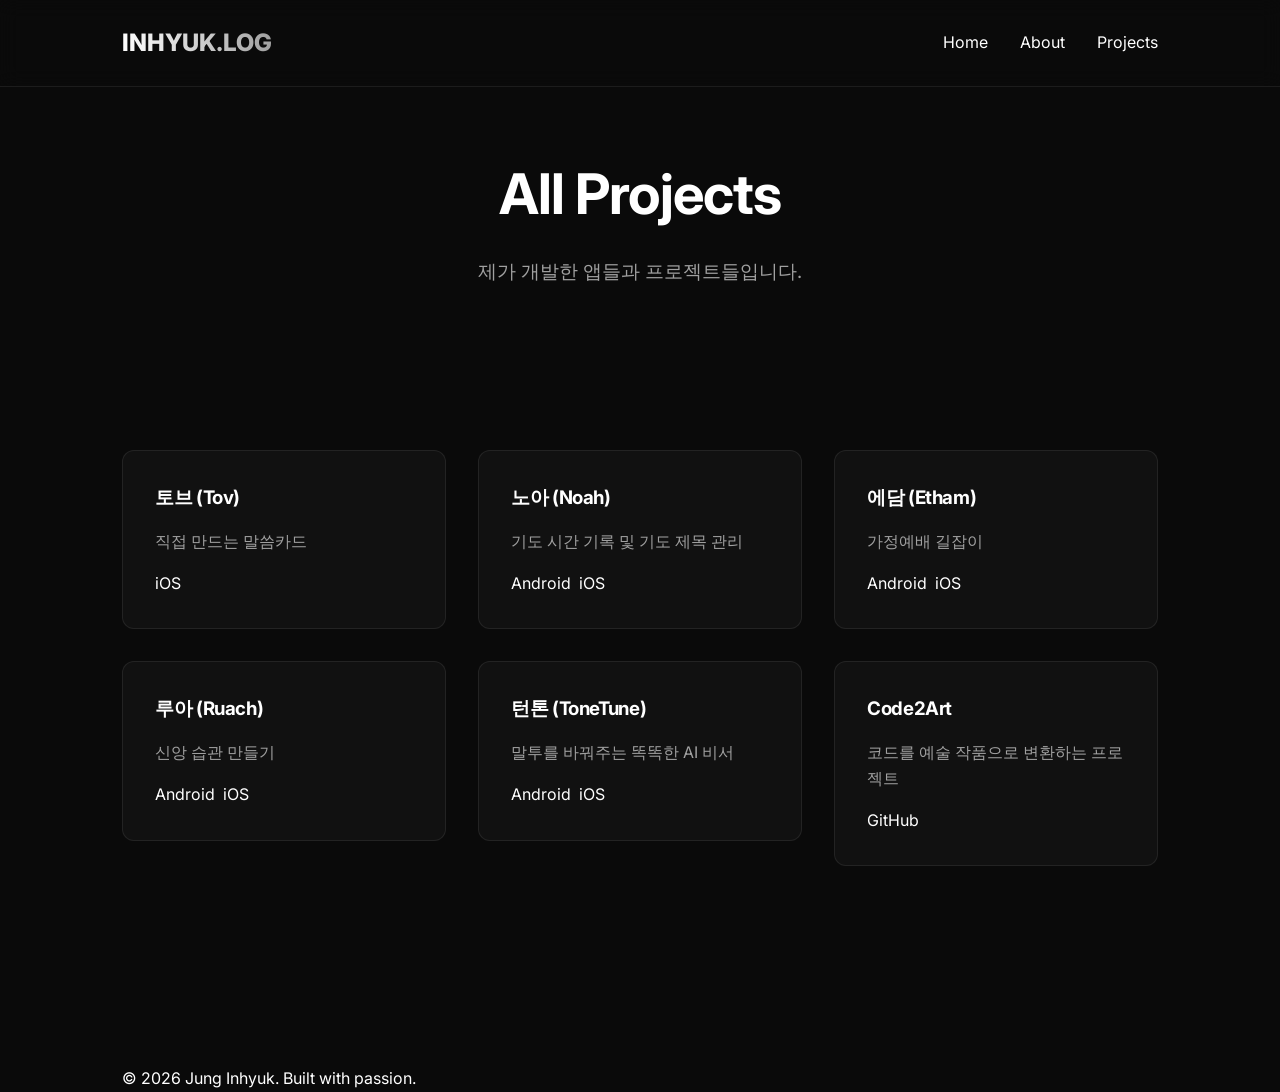
==== apps/index.html @ 5957f8b0 "feat: 전체 프로젝트 페이지를 추가하고 메인 페이지의 프로젝트 섹션을 개편하며 프로젝트 상세 페이지 내용을 개선했습니다." ====
<!DOCTYPE html>
<html lang="ko">

<head>
    <meta charset="UTF-8">
    <meta name="viewport" content="width=device-width, initial-scale=1.0">
    <title>Projects | Inhyuk Jung</title>
    <link rel="stylesheet" href="../style.css">
    <link rel="preconnect" href="https://fonts.googleapis.com">
    <link rel="preconnect" href="https://fonts.gstatic.com" crossorigin>
    <link href="https://fonts.googleapis.com/css2?family=Inter:wght@400;700;800&display=swap" rel="stylesheet">
</head>

<body>

    <nav>
        <div class="container nav-content">
            <div class="logo"><a href="../index.html">INHYUK.LOG</a></div>
            <div class="nav-links">
                <a href="../index.html">Home</a>
                <a href="../index.html#about">About</a>
                <a href="#projects">Projects</a>
            </div>
        </div>
    </nav>

    <main class="container" style="padding-top: 150px;">
        <header class="reveal" style="margin-bottom: 4rem; text-align: center;">
            <h1 style="font-size: 3.5rem;">All Projects</h1>
            <p style="color: var(--text-secondary); margin-top: 1rem; font-size: 1.2rem;">제가 개발한 앱들과 프로젝트들입니다.</p>
        </header>

        <section id="projects" class="reveal">
            <div class="card-grid">
                <a href="tov.html" class="card-link">
                    <div class="card">
                        <h3>토브 (Tov)</h3>
                        <p style="color: var(--text-secondary); margin: 1rem 0;">직접 만드는 말씀카드</p>
                        <span class="tag">iOS</span>
                    </div>
                </a>
                <a href="noah.html" class="card-link">
                    <div class="card">
                        <h3>노아 (Noah)</h3>
                        <p style="color: var(--text-secondary); margin: 1rem 0;">기도 시간 기록 및 기도 제목 관리</p>
                        <div style="display: flex; gap: 0.5rem; flex-wrap: wrap;">
                            <span class="tag">Android</span>
                            <span class="tag">iOS</span>
                        </div>
                    </div>
                </a>
                <a href="etham.html" class="card-link">
                    <div class="card">
                        <h3>에담 (Etham)</h3>
                        <p style="color: var(--text-secondary); margin: 1rem 0;">가정예배 길잡이</p>
                        <div style="display: flex; gap: 0.5rem; flex-wrap: wrap;">
                            <span class="tag">Android</span>
                            <span class="tag">iOS</span>
                        </div>
                    </div>
                </a>
                <a href="ruach.html" class="card-link">
                    <div class="card">
                        <h3>루아 (Ruach)</h3>
                        <p style="color: var(--text-secondary); margin: 1rem 0;">신앙 습관 만들기</p>
                        <div style="display: flex; gap: 0.5rem; flex-wrap: wrap;">
                            <span class="tag">Android</span>
                            <span class="tag">iOS</span>
                        </div>
                    </div>
                </a>
                <a href="tonetune.html" class="card-link">
                    <div class="card">
                        <h3>턴톤 (ToneTune)</h3>
                        <p style="color: var(--text-secondary); margin: 1rem 0;">말투를 바꿔주는 똑똑한 AI 비서</p>
                        <div style="display: flex; gap: 0.5rem; flex-wrap: wrap;">
                            <span class="tag">Android</span>
                            <span class="tag">iOS</span>
                        </div>
                    </div>
                </a>
                <a href="code2art.html" class="card-link">
                    <div class="card">
                        <h3>Code2Art</h3>
                        <p style="color: var(--text-secondary); margin: 1rem 0;">코드를 예술 작품으로 변환하는 프로젝트</p>
                        <span class="tag">GitHub</span>
                    </div>
                </a>
            </div>
        </section>
    </main>

    <footer style="margin-top: 100px;">
        <div class="container">
            <p>&copy; 2026 Jung Inhyuk. Built with passion.</p>
        </div>
    </footer>

    <script src="../main.js"></script>
</body>

</html>
---- style.css ----
:root {
  --bg-color: #0a0a0a;
  --secondary-bg: #111111;
  --accent-color: #ffffff;
  --text-primary: #ffffff;
  --text-secondary: #a0a0a0;
  --glass-bg: rgba(255, 255, 255, 0.03);
  --glass-border: rgba(255, 255, 255, 0.08);
  --font-family: 'Inter', -apple-system, BlinkMacSystemFont, 'Segoe UI', Roboto, sans-serif;
  --transition: all 0.3s ease;
  --ios-color: #007AFF;
  --android-color: #3DDC84;
}

* {
  margin: 0;
  padding: 0;
  box-sizing: border-box;
}

body {
  background-color: var(--bg-color);
  color: var(--text-primary);
  font-family: var(--font-family);
  line-height: 1.6;
  overflow-x: hidden;
}

/* Typography */
h1,
h2,
h3 {
  font-weight: 700;
  letter-spacing: -0.02em;
}

a {
  text-decoration: none;
  color: inherit;
  transition: var(--transition);
}

/* Layout */
.container {
  max-width: 1100px;
  margin: 0 auto;
  padding: 0 2rem;
}

section {
  padding: 100px 0;
}

/* Nav */
nav {
  position: fixed;
  top: 0;
  width: 100%;
  padding: 1.5rem 0;
  z-index: 1000;
  backdrop-filter: blur(10px);
  background: rgba(10, 10, 10, 0.8);
  border-bottom: 1px solid var(--glass-border);
}

.nav-content {
  display: flex;
  justify-content: space-between;
  align-items: center;
}

.logo {
  font-size: 1.5rem;
  font-weight: 800;
  background: linear-gradient(to right, #fff, #a0a0a0);
  -webkit-background-clip: text;
  background-clip: text;
  -webkit-text-fill-color: transparent;
}

.nav-links {
  display: flex;
  gap: 2rem;
}

.nav-links a:hover {
  color: var(--accent-color);
  opacity: 0.7;
}

/* Hero Section */
.hero {
  height: 100vh;
  display: flex;
  align-items: center;
  justify-content: center;
  text-align: center;
}

.hero h1 {
  font-size: 5rem;
  margin-bottom: 1rem;
  opacity: 0;
  transform: translateY(30px);
  animation: fadeUp 0.8s forwards;
}

.hero p {
  font-size: 1.5rem;
  color: var(--text-secondary);
  max-width: 600px;
  margin: 0 auto;
  opacity: 0;
  transform: translateY(30px);
  animation: fadeUp 0.8s 0.2s forwards;
}

/* Cards & Components */
.card-grid {
  display: grid;
  grid-template-columns: repeat(auto-fit, minmax(300px, 1fr));
  gap: 2rem;
}

.card {
  background: var(--glass-bg);
  border: 1px solid var(--glass-border);
  padding: 2rem;
  border-radius: 12px;
  transition: var(--transition);
}

.card:hover {
  background: rgba(255, 255, 255, 0.05);
  transform: translateY(-5px);
  border-color: rgba(255, 255, 255, 0.15);
}

/* Animations */
@keyframes fadeUp {
  to {
    opacity: 1;
    transform: translateY(0);
  }
}

.reveal {
  opacity: 0;
  transform: translateY(30px);
  transition: all 0.8s ease-out;
}

.reveal.active {
  opacity: 1;
  transform: translateY(0);
}

/* Links in Grid */
.card-link {
  display: block;
  height: 100%;
}

/* Store Buttons */
.store-buttons {
  display: flex;
  flex-wrap: wrap;
  gap: 1rem;
  margin-top: 2rem;
}

.store-button {
  display: inline-flex;
  align-items: center;
  justify-content: center;
  padding: 0.8rem 1.5rem;
  border-radius: 50px;
  font-weight: 700;
  font-size: 0.9rem;
  color: #fff;
  transition: var(--transition);
  border: 1px solid transparent;
  width: 100%;
  max-width: 200px;
}

.store-button.ios {
  background: rgba(0, 122, 255, 0.1);
  border-color: rgba(0, 122, 255, 0.3);
  color: #58a6ff;
}

.store-button.ios:hover {
  background: var(--ios-color);
  color: #fff;
  transform: translateY(-2px);
  box-shadow: 0 5px 15px rgba(0, 122, 255, 0.3);
}

.store-button.android {
  background: rgba(61, 220, 132, 0.1);
  border-color: rgba(61, 220, 132, 0.3);
  color: #3ddc84;
}

.store-button.android:hover {
  background: var(--android-color);
  color: #111;
  transform: translateY(-2px);
  box-shadow: 0 5px 15px rgba(61, 220, 132, 0.3);
}

.store-button.github {
  background: rgba(255, 255, 255, 0.1);
  border-color: rgba(255, 255, 255, 0.2);
}

.store-button.github:hover {
  background: #fff;
  color: #000;
  transform: translateY(-2px);
}

/* Mobile Responsive Extra */
@media (max-width: 768px) {
  .hero h1 {
    font-size: 2.5rem;
  }

  .section {
    padding: 60px 0;
  }

  .nav-content {
    padding: 0 1rem;
  }

  .app-content {
    grid-template-columns: 1fr;
    gap: 2rem;
  }

  .store-button {
    max-width: 100%;
  }
}
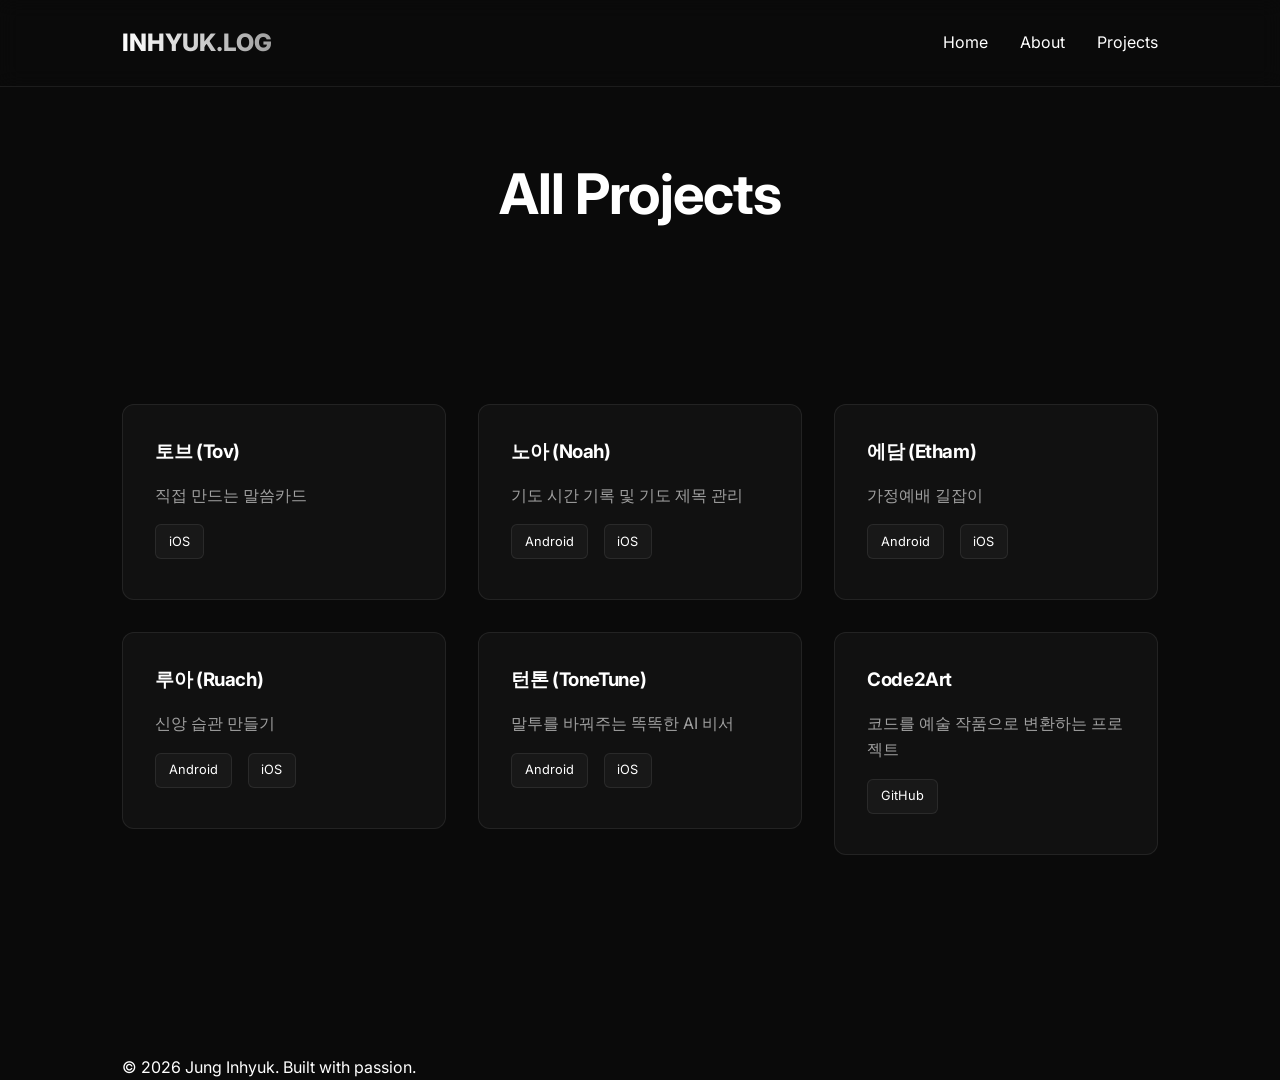
==== commit 6d4d5486: "네비게이션을 개선하고 앱 상세 페이지의 공통 스타일 및 반응형 디자인을 추가했습니다." ====
--- a/apps/index.html
+++ b/apps/index.html
@@ -27,7 +27,6 @@
     <main class="container" style="padding-top: 150px;">
         <header class="reveal" style="margin-bottom: 4rem; text-align: center;">
             <h1 style="font-size: 3.5rem;">All Projects</h1>
-            <p style="color: var(--text-secondary); margin-top: 1rem; font-size: 1.2rem;">제가 개발한 앱들과 프로젝트들입니다.</p>
         </header>
 
         <section id="projects" class="reveal">
--- a/style.css
+++ b/style.css
@@ -136,6 +136,26 @@
   border-color: rgba(255, 255, 255, 0.15);
 }
 
+.app-image {
+  width: 100%;
+  height: 500px;
+  background: rgba(0, 0, 0, 0.2);
+  border: 1px solid var(--glass-border);
+  border-radius: 20px;
+  display: flex;
+  align-items: center;
+  justify-content: center;
+  margin-bottom: 2rem;
+  overflow: hidden;
+}
+
+.app-image img {
+  max-width: 100%;
+  max-height: 100%;
+  object-fit: contain !important;
+  /* 무조건 다 보이게 설정 */
+}
+
 /* Animations */
 @keyframes fadeUp {
   to {
@@ -166,48 +186,45 @@
   display: flex;
   flex-wrap: wrap;
   gap: 1rem;
-  margin-top: 2rem;
+  margin: 1.5rem 0;
 }
 
 .store-button {
-  display: inline-flex;
+  display: inline-flex !important;
   align-items: center;
   justify-content: center;
   padding: 0.8rem 1.5rem;
   border-radius: 50px;
   font-weight: 700;
   font-size: 0.9rem;
-  color: #fff;
+  color: #fff !important;
   transition: var(--transition);
   border: 1px solid transparent;
-  width: 100%;
-  max-width: 200px;
+  width: auto;
+  min-width: 160px;
+  cursor: pointer;
+  text-align: center;
 }
 
 .store-button.ios {
-  background: rgba(0, 122, 255, 0.1);
-  border-color: rgba(0, 122, 255, 0.3);
-  color: #58a6ff;
+  background: var(--ios-color);
+  box-shadow: 0 4px 15px rgba(0, 122, 255, 0.2);
 }
 
 .store-button.ios:hover {
-  background: var(--ios-color);
-  color: #fff;
   transform: translateY(-2px);
-  box-shadow: 0 5px 15px rgba(0, 122, 255, 0.3);
+  box-shadow: 0 6px 20px rgba(0, 122, 255, 0.4);
 }
 
 .store-button.android {
-  background: rgba(61, 220, 132, 0.1);
-  border-color: rgba(61, 220, 132, 0.3);
-  color: #3ddc84;
+  background: var(--android-color);
+  color: #000 !important;
+  box-shadow: 0 4px 15px rgba(61, 220, 132, 0.2);
 }
 
 .store-button.android:hover {
-  background: var(--android-color);
-  color: #111;
   transform: translateY(-2px);
-  box-shadow: 0 5px 15px rgba(61, 220, 132, 0.3);
+  box-shadow: 0 6px 20px rgba(61, 220, 132, 0.4);
 }
 
 .store-button.github {
@@ -217,8 +234,43 @@
 
 .store-button.github:hover {
   background: #fff;
-  color: #000;
+  color: #000 !important;
   transform: translateY(-2px);
+}
+
+/* App Detail Pages Common Styles */
+.app-header {
+  padding-top: 150px;
+  padding-bottom: 50px;
+}
+
+.back-link {
+  display: inline-block;
+  margin-bottom: 2rem;
+  opacity: 0.6;
+  transition: var(--transition);
+}
+
+.back-link:hover {
+  opacity: 1;
+  transform: translateX(-5px);
+}
+
+.app-content {
+  display: grid;
+  grid-template-columns: 2fr 1fr;
+  gap: 3rem;
+}
+
+.tag {
+  background: var(--glass-bg);
+  padding: 0.4rem 0.8rem;
+  border-radius: 6px;
+  font-size: 0.8rem;
+  border: 1px solid var(--glass-border);
+  margin-right: 0.5rem;
+  margin-bottom: 0.5rem;
+  display: inline-block;
 }
 
 /* Mobile Responsive Extra */
@@ -240,7 +292,25 @@
     gap: 2rem;
   }
 
+  .app-header {
+    padding-top: 100px;
+    padding-bottom: 30px;
+  }
+
+  .app-image {
+    height: 300px;
+    /* 모바일에서 이미지 덜 부담스럽게 노출 */
+    margin-bottom: 1.5rem;
+  }
+
+  .store-buttons {
+    flex-direction: column;
+    align-items: stretch;
+  }
+
   .store-button {
     max-width: 100%;
+    width: 100%;
+    margin-bottom: 0.5rem;
   }
 }
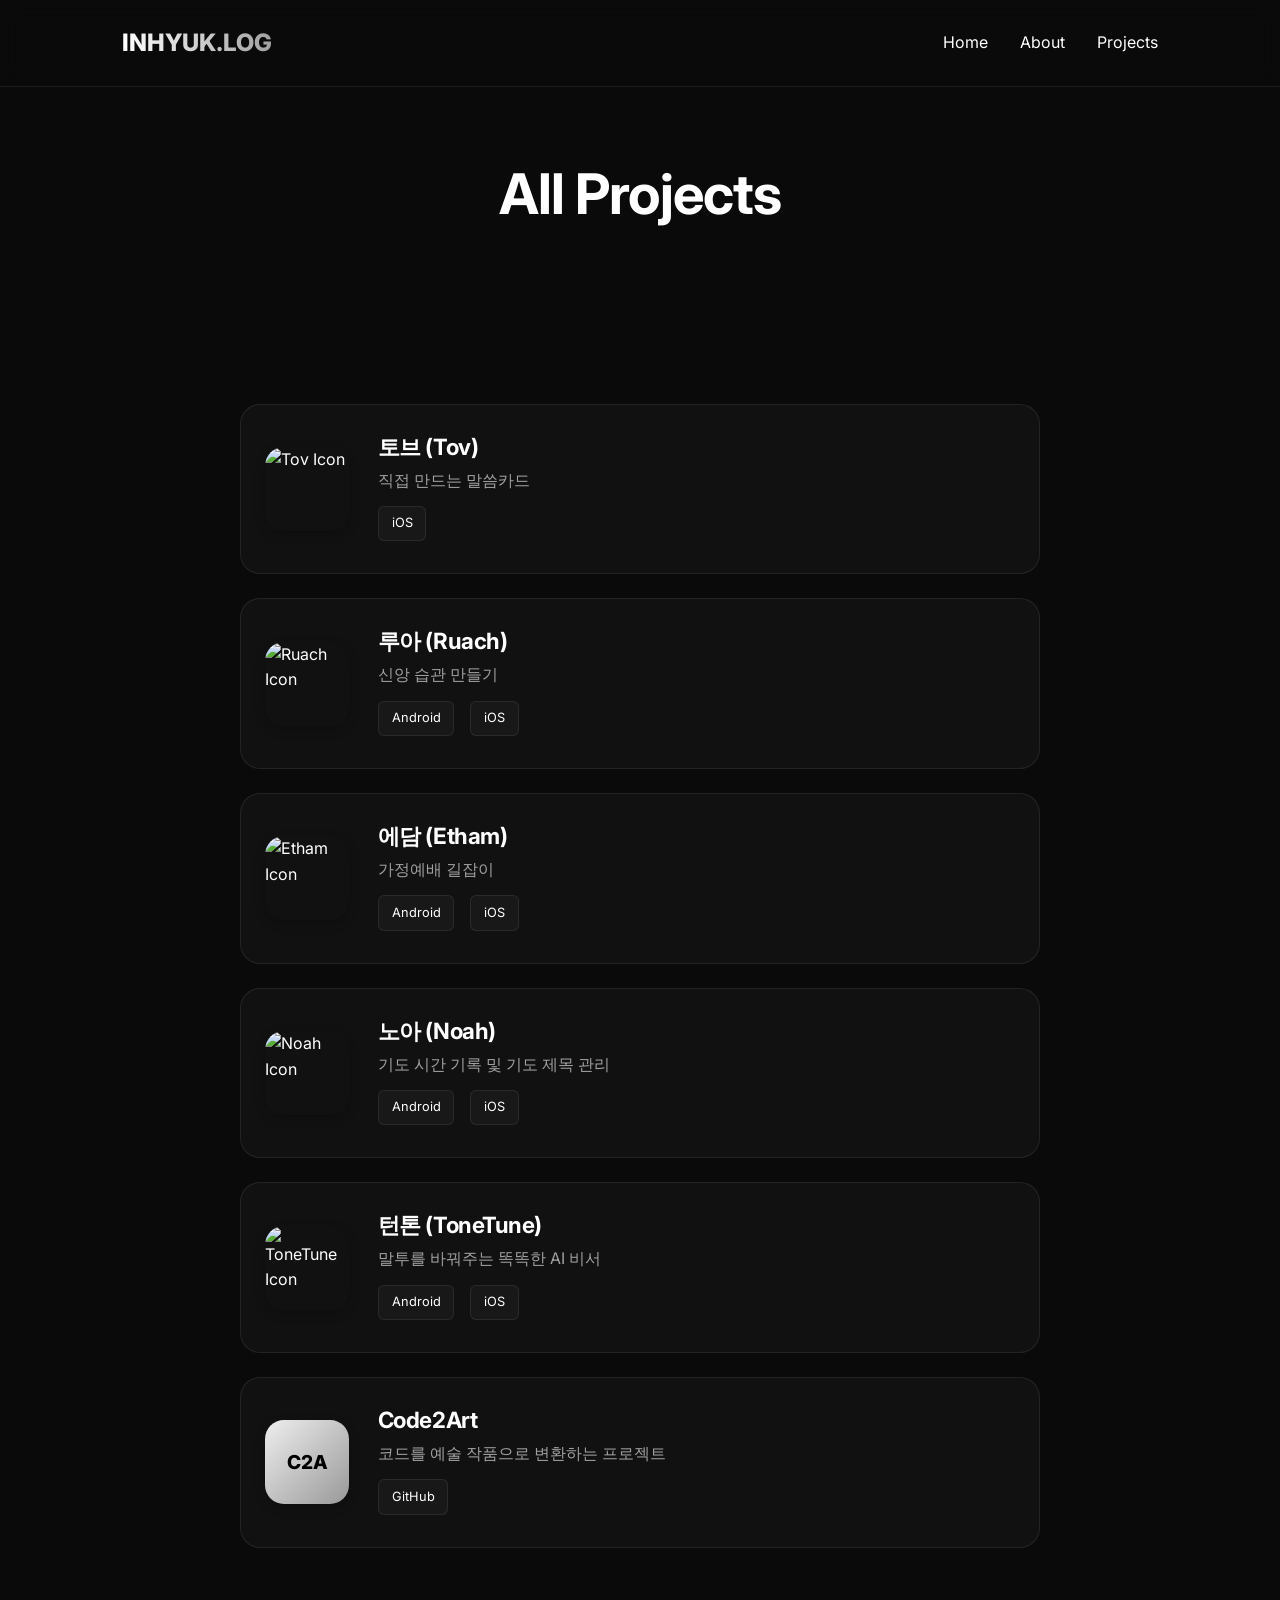
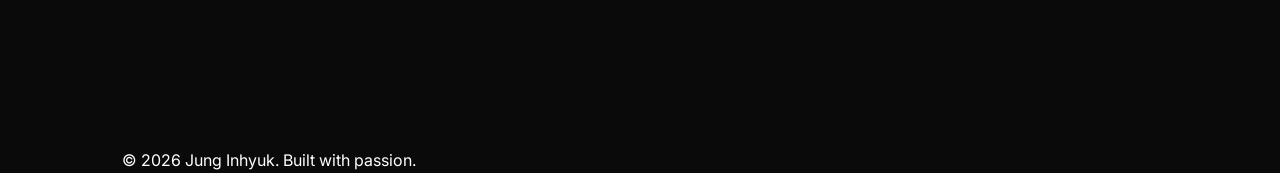
==== commit c38102d5: "feat: 프로젝트 목록 UI를 새로운 레이아웃으로 개편하고 관련 스타일을 추가했습니다." ====
--- a/apps/index.html
+++ b/apps/index.html
@@ -30,59 +30,86 @@
         </header>
 
         <section id="projects" class="reveal">
-            <div class="card-grid">
+            <div class="project-list">
                 <a href="tov.html" class="card-link">
-                    <div class="card">
-                        <h3>토브 (Tov)</h3>
-                        <p style="color: var(--text-secondary); margin: 1rem 0;">직접 만드는 말씀카드</p>
-                        <span class="tag">iOS</span>
+                    <div class="project-item">
+                        <img src="https://is1-ssl.mzstatic.com/image/thumb/Purple116/v4/6f/3e/28/6f3e28a1-81da-e825-5bce-d9bb0ca47cd3/AppIcon-1x_U007emarketing-0-5-0-0-85-220.png/400x400ia-75.webp"
+                            alt="Tov Icon" class="project-icon">
+                        <div class="project-info">
+                            <h3>토브 (Tov)</h3>
+                            <p>직접 만드는 말씀카드</p>
+                            <div class="project-tags">
+                                <span class="tag">iOS</span>
+                            </div>
+                        </div>
                     </div>
                 </a>
-                <a href="noah.html" class="card-link">
-                    <div class="card">
-                        <h3>노아 (Noah)</h3>
-                        <p style="color: var(--text-secondary); margin: 1rem 0;">기도 시간 기록 및 기도 제목 관리</p>
-                        <div style="display: flex; gap: 0.5rem; flex-wrap: wrap;">
-                            <span class="tag">Android</span>
-                            <span class="tag">iOS</span>
+                <a href="ruach.html" class="card-link">
+                    <div class="project-item">
+                        <img src="https://play-lh.googleusercontent.com/p2rX1ickD6SNd-TKpmgrMSNBml_WLinMIv_eK1Kcwubj_Gsya7UDwZ_cxyCuy7v6yhVFrpJiF6eC1QlYAI9UTb0=s128-rw"
+                            alt="Ruach Icon" class="project-icon">
+                        <div class="project-info">
+                            <h3>루아 (Ruach)</h3>
+                            <p>신앙 습관 만들기</p>
+                            <div class="project-tags">
+                                <span class="tag">Android</span>
+                                <span class="tag">iOS</span>
+                            </div>
                         </div>
                     </div>
                 </a>
                 <a href="etham.html" class="card-link">
-                    <div class="card">
-                        <h3>에담 (Etham)</h3>
-                        <p style="color: var(--text-secondary); margin: 1rem 0;">가정예배 길잡이</p>
-                        <div style="display: flex; gap: 0.5rem; flex-wrap: wrap;">
-                            <span class="tag">Android</span>
-                            <span class="tag">iOS</span>
+                    <div class="project-item">
+                        <img src="https://play-lh.googleusercontent.com/hO7hYq8i9u2RRYzLZqCwbJdixAbsT1lmWyQGY8VmJJbiJAfvM64FPwkeRDHSOEpZog4=s128-rw"
+                            alt="Etham Icon" class="project-icon">
+                        <div class="project-info">
+                            <h3>에담 (Etham)</h3>
+                            <p>가정예배 길잡이</p>
+                            <div class="project-tags">
+                                <span class="tag">Android</span>
+                                <span class="tag">iOS</span>
+                            </div>
                         </div>
                     </div>
                 </a>
-                <a href="ruach.html" class="card-link">
-                    <div class="card">
-                        <h3>루아 (Ruach)</h3>
-                        <p style="color: var(--text-secondary); margin: 1rem 0;">신앙 습관 만들기</p>
-                        <div style="display: flex; gap: 0.5rem; flex-wrap: wrap;">
-                            <span class="tag">Android</span>
-                            <span class="tag">iOS</span>
+                <a href="noah.html" class="card-link">
+                    <div class="project-item">
+                        <img src="https://play-lh.googleusercontent.com/x0MXHIjbMIDrplaxoKvVKtlYaqzGiVC6at2_m_fWEMOTn6EftuWMMmaffva-XkztvpE=s128-rw"
+                            alt="Noah Icon" class="project-icon">
+                        <div class="project-info">
+                            <h3>노아 (Noah)</h3>
+                            <p>기도 시간 기록 및 기도 제목 관리</p>
+                            <div class="project-tags">
+                                <span class="tag">Android</span>
+                                <span class="tag">iOS</span>
+                            </div>
                         </div>
                     </div>
                 </a>
                 <a href="tonetune.html" class="card-link">
-                    <div class="card">
-                        <h3>턴톤 (ToneTune)</h3>
-                        <p style="color: var(--text-secondary); margin: 1rem 0;">말투를 바꿔주는 똑똑한 AI 비서</p>
-                        <div style="display: flex; gap: 0.5rem; flex-wrap: wrap;">
-                            <span class="tag">Android</span>
-                            <span class="tag">iOS</span>
+                    <div class="project-item">
+                        <img src="https://play-lh.googleusercontent.com/MpsYKBpuXABBRrnh_XOHA1nAitnTrHjDWZNRTvXoqI54-TtGqv4Gk64C8qIadL_cHeBkbUWx4Zj8Q_bOXC1oi7s=s128-rw"
+                            alt="ToneTune Icon" class="project-icon">
+                        <div class="project-info">
+                            <h3>턴톤 (ToneTune)</h3>
+                            <p>말투를 바꿔주는 똑똑한 AI 비서</p>
+                            <div class="project-tags">
+                                <span class="tag">Android</span>
+                                <span class="tag">iOS</span>
+                            </div>
                         </div>
                     </div>
                 </a>
                 <a href="code2art.html" class="card-link">
-                    <div class="card">
-                        <h3>Code2Art</h3>
-                        <p style="color: var(--text-secondary); margin: 1rem 0;">코드를 예술 작품으로 변환하는 프로젝트</p>
-                        <span class="tag">GitHub</span>
+                    <div class="project-item">
+                        <div class="project-icon-placeholder">C2A</div>
+                        <div class="project-info">
+                            <h3>Code2Art</h3>
+                            <p>코드를 예술 작품으로 변환하는 프로젝트</p>
+                            <div class="project-tags">
+                                <span class="tag">GitHub</span>
+                            </div>
+                        </div>
                     </div>
                 </a>
             </div>
--- a/style.css
+++ b/style.css
@@ -26,6 +26,10 @@
   overflow-x: hidden;
 }
 
+html {
+  scroll-padding-top: 120px;
+}
+
 /* Typography */
 h1,
 h2,
@@ -59,7 +63,7 @@
   padding: 1.5rem 0;
   z-index: 1000;
   backdrop-filter: blur(10px);
-  background: rgba(10, 10, 10, 0.8);
+  background: var(--nav-bg, rgba(10, 10, 10, 0.8));
   border-bottom: 1px solid var(--glass-border);
 }
 
@@ -138,22 +142,23 @@
 
 .app-image {
   width: 100%;
-  height: 500px;
-  background: rgba(0, 0, 0, 0.2);
-  border: 1px solid var(--glass-border);
-  border-radius: 20px;
+  height: auto;
   display: flex;
   align-items: center;
   justify-content: center;
   margin-bottom: 2rem;
-  overflow: hidden;
+  padding: 0;
+  background: transparent !important;
+  border: none !important;
 }
 
 .app-image img {
-  max-width: 100%;
-  max-height: 100%;
-  object-fit: contain !important;
-  /* 무조건 다 보이게 설정 */
+  width: 100%;
+  height: auto;
+  max-height: 500px;
+  display: block;
+  object-fit: contain;
+  border-radius: 20px;
 }
 
 /* Animations */
@@ -240,19 +245,27 @@
 
 /* App Detail Pages Common Styles */
 .app-header {
-  padding-top: 150px;
+  padding-top: 180px;
   padding-bottom: 50px;
 }
 
 .back-link {
-  display: inline-block;
+  display: inline-flex;
+  align-items: center;
+  gap: 0.5rem;
+  padding: 0.6rem 1.2rem;
+  background: rgba(255, 255, 255, 0.05);
+  border: 1px solid var(--glass-border);
+  border-radius: 50px;
   margin-bottom: 2rem;
-  opacity: 0.6;
+  font-size: 0.9rem;
+  color: var(--text-secondary);
   transition: var(--transition);
 }
 
 .back-link:hover {
-  opacity: 1;
+  background: rgba(255, 255, 255, 0.1);
+  color: var(--text-primary);
   transform: translateX(-5px);
 }
 
@@ -273,6 +286,80 @@
   display: inline-block;
 }
 
+/* Project List (apps/index.html) */
+.project-list {
+  display: flex;
+  flex-direction: column;
+  gap: 1.5rem;
+  max-width: 800px;
+  margin: 0 auto;
+}
+
+.project-item {
+  display: flex;
+  align-items: center;
+  gap: 1.8rem;
+  background: var(--glass-bg);
+  border: 1px solid var(--glass-border);
+  padding: 1.5rem;
+  border-radius: 20px;
+  transition: var(--transition);
+}
+
+.project-item:hover {
+  background: rgba(255, 255, 255, 0.05);
+  transform: translateY(-3px);
+  border-color: rgba(255, 255, 255, 0.2);
+}
+
+.project-icon {
+  width: 84px;
+  height: 84px;
+  border-radius: 22.5%;
+  /* Apple HIG 스타일 둥근 모서리 추구 */
+  object-fit: cover;
+  flex-shrink: 0;
+  box-shadow: 0 4px 12px rgba(0, 0, 0, 0.2);
+}
+
+.project-icon-placeholder {
+  width: 84px;
+  height: 84px;
+  border-radius: 22.5%;
+  flex-shrink: 0;
+  background: linear-gradient(135deg, #eee, #999);
+  color: #000;
+  display: flex;
+  align-items: center;
+  justify-content: center;
+  font-weight: 800;
+  font-size: 1.2rem;
+  box-shadow: 0 4px 12px rgba(0, 0, 0, 0.2);
+}
+
+.project-info {
+  flex-grow: 1;
+}
+
+.project-info h3 {
+  font-size: 1.4rem;
+  margin-bottom: 0.2rem;
+  color: var(--text-primary);
+}
+
+.project-info p {
+  color: var(--text-secondary);
+  font-size: 1rem;
+  margin-bottom: 0.8rem;
+}
+
+.project-tags {
+  display: flex;
+  gap: 0.5rem;
+  flex-wrap: wrap;
+}
+
+
 /* Mobile Responsive Extra */
 @media (max-width: 768px) {
   .hero h1 {
@@ -293,13 +380,11 @@
   }
 
   .app-header {
-    padding-top: 100px;
+    padding-top: 130px;
     padding-bottom: 30px;
   }
 
   .app-image {
-    height: 300px;
-    /* 모바일에서 이미지 덜 부담스럽게 노출 */
     margin-bottom: 1.5rem;
   }
 
@@ -313,4 +398,15 @@
     width: 100%;
     margin-bottom: 0.5rem;
   }
+
+  .project-item {
+    flex-direction: column;
+    align-items: flex-start;
+    gap: 1.2rem;
+    padding: 1.5rem;
+  }
+
+  .project-info h3 {
+    font-size: 1.2rem;
+  }
 }
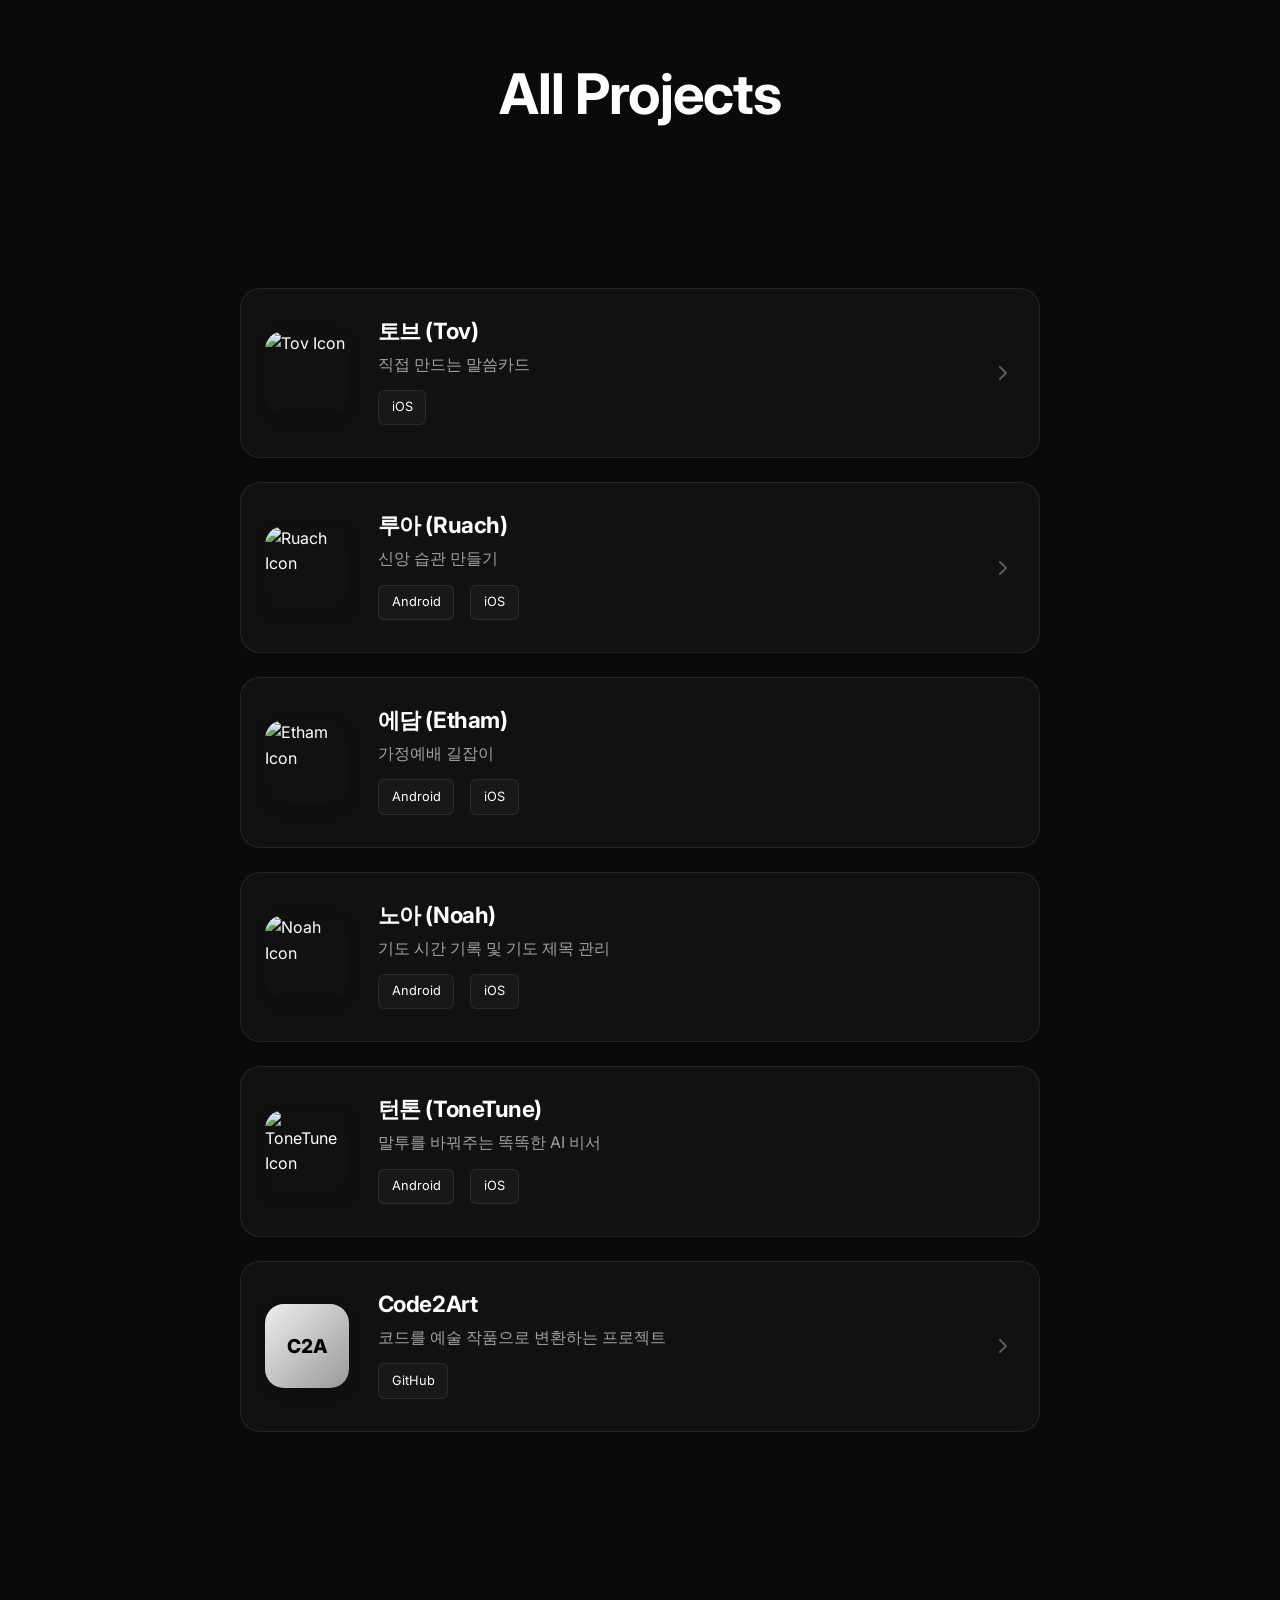
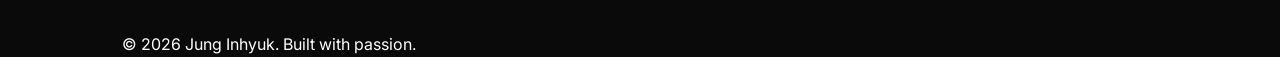
==== commit 4d8cd15c: "feat: 네비게이션 바를 제거하고, 레이아웃 패딩을 조정하며, 프로젝트 항목에 화살표 UI를 추가했습니다." ====
--- a/apps/index.html
+++ b/apps/index.html
@@ -13,19 +13,10 @@
 
 <body>
 
-    <nav>
-        <div class="container nav-content">
-            <div class="logo"><a href="../index.html">INHYUK.LOG</a></div>
-            <div class="nav-links">
-                <a href="../index.html">Home</a>
-                <a href="../index.html#about">About</a>
-                <a href="#projects">Projects</a>
-            </div>
-        </div>
-    </nav>
 
-    <main class="container" style="padding-top: 150px;">
-        <header class="reveal" style="margin-bottom: 4rem; text-align: center;">
+
+    <main class="container" style="padding-top: 50px;">
+        <header class="reveal" style="margin-bottom: 3rem; text-align: center;">
             <h1 style="font-size: 3.5rem;">All Projects</h1>
         </header>
 
@@ -42,6 +33,12 @@
                                 <span class="tag">iOS</span>
                             </div>
                         </div>
+                        <div class="project-arrow">
+                            <svg width="24" height="24" viewBox="0 0 24 24" fill="none" stroke="currentColor"
+                                stroke-width="2" stroke-linecap="round" stroke-linejoin="round">
+                                <path d="m9 18 6-6-6-6" />
+                            </svg>
+                        </div>
                     </div>
                 </a>
                 <a href="ruach.html" class="card-link">
@@ -55,6 +52,12 @@
                                 <span class="tag">Android</span>
                                 <span class="tag">iOS</span>
                             </div>
+                        </div>
+                        <div class="project-arrow">
+                            <svg width="24" height="24" viewBox="0 0 24 24" fill="none" stroke="currentColor"
+                                stroke-width="2" stroke-linecap="round" stroke-linejoin="round">
+                                <path d="m9 18 6-6-6-6" />
+                            </svg>
                         </div>
                     </div>
                 </a>
@@ -110,6 +113,12 @@
                                 <span class="tag">GitHub</span>
                             </div>
                         </div>
+                        <div class="project-arrow">
+                            <svg width="24" height="24" viewBox="0 0 24 24" fill="none" stroke="currentColor"
+                                stroke-width="2" stroke-linecap="round" stroke-linejoin="round">
+                                <path d="m9 18 6-6-6-6" />
+                            </svg>
+                        </div>
                     </div>
                 </a>
             </div>
--- a/style.css
+++ b/style.css
@@ -27,7 +27,7 @@
 }
 
 html {
-  scroll-padding-top: 120px;
+  scroll-padding-top: 40px;
 }
 
 /* Typography */
@@ -245,7 +245,7 @@
 
 /* App Detail Pages Common Styles */
 .app-header {
-  padding-top: 180px;
+  padding-top: 60px;
   padding-bottom: 50px;
 }
 
@@ -304,6 +304,7 @@
   padding: 1.5rem;
   border-radius: 20px;
   transition: var(--transition);
+  position: relative;
 }
 
 .project-item:hover {
@@ -359,6 +360,20 @@
   flex-wrap: wrap;
 }
 
+.project-arrow {
+  color: var(--text-secondary);
+  opacity: 0.5;
+  transition: var(--transition);
+  display: flex;
+  align-items: center;
+}
+
+.project-item:hover .project-arrow {
+  opacity: 1;
+  color: var(--text-primary);
+  transform: translateX(3px);
+}
+
 
 /* Mobile Responsive Extra */
 @media (max-width: 768px) {
@@ -401,12 +416,38 @@
 
   .project-item {
     flex-direction: column;
-    align-items: flex-start;
+    align-items: center;
+    text-align: center;
     gap: 1.2rem;
-    padding: 1.5rem;
+    padding: 2rem 1.5rem;
+  }
+
+  .project-info {
+    display: flex;
+    flex-direction: column;
+    align-items: center;
   }
 
   .project-info h3 {
     font-size: 1.2rem;
   }
+
+  .project-info p {
+    font-size: 0.9rem;
+  }
+
+  .project-tags {
+    justify-content: center;
+  }
+
+  .project-arrow {
+    position: absolute;
+    right: 1.5rem;
+    top: 50%;
+    transform: translateY(-50%);
+  }
+
+  .project-item:hover .project-arrow {
+    transform: translateY(-50%) translateX(3px);
+  }
 }
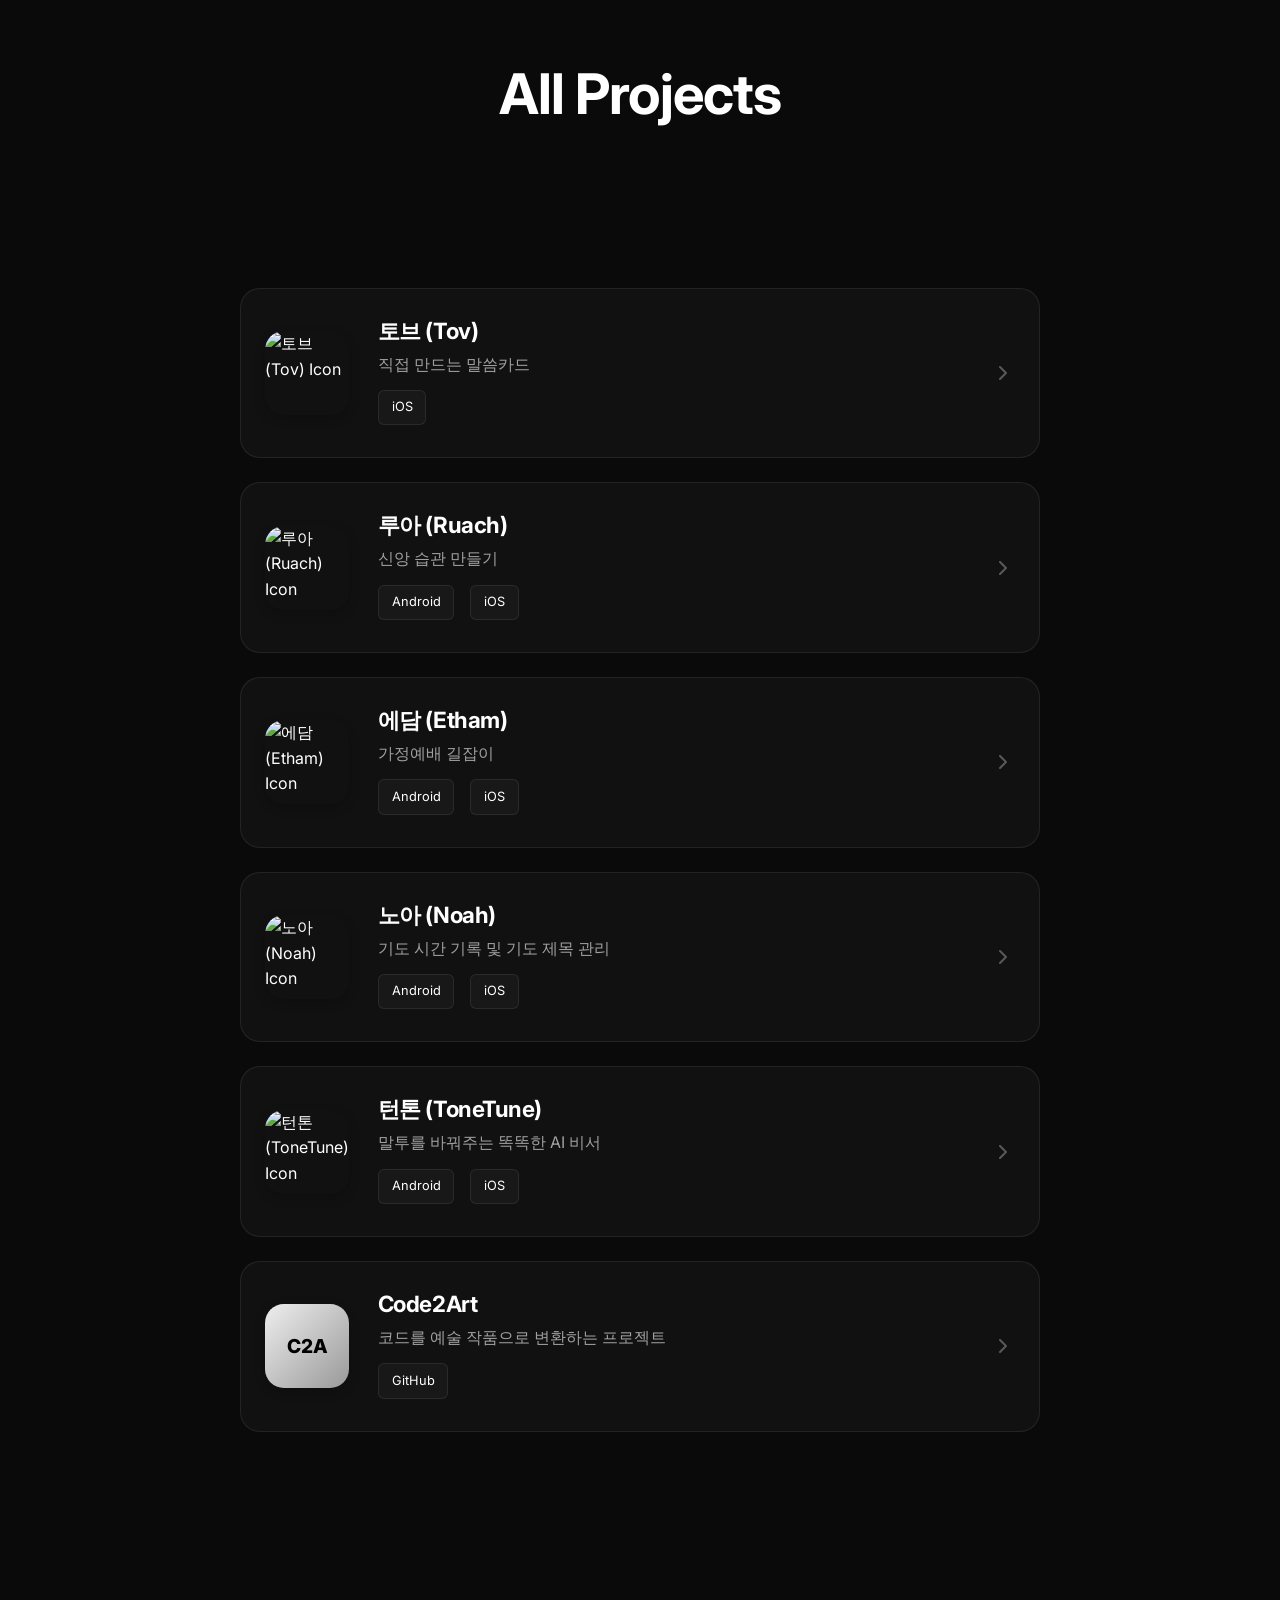
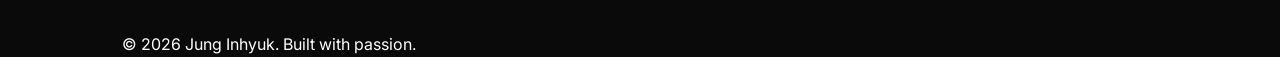
==== commit b44c649e: "feat: 앱 페이지의 프로젝트 목록을 동적으로 로드하도록 변경하고 관련 스타일을 업데이트합니다." ====
--- a/apps/index.html
+++ b/apps/index.html
@@ -21,106 +21,7 @@
         </header>
 
         <section id="projects" class="reveal">
-            <div class="project-list">
-                <a href="tov.html" class="card-link">
-                    <div class="project-item">
-                        <img src="https://is1-ssl.mzstatic.com/image/thumb/Purple116/v4/6f/3e/28/6f3e28a1-81da-e825-5bce-d9bb0ca47cd3/AppIcon-1x_U007emarketing-0-5-0-0-85-220.png/400x400ia-75.webp"
-                            alt="Tov Icon" class="project-icon">
-                        <div class="project-info">
-                            <h3>토브 (Tov)</h3>
-                            <p>직접 만드는 말씀카드</p>
-                            <div class="project-tags">
-                                <span class="tag">iOS</span>
-                            </div>
-                        </div>
-                        <div class="project-arrow">
-                            <svg width="24" height="24" viewBox="0 0 24 24" fill="none" stroke="currentColor"
-                                stroke-width="2" stroke-linecap="round" stroke-linejoin="round">
-                                <path d="m9 18 6-6-6-6" />
-                            </svg>
-                        </div>
-                    </div>
-                </a>
-                <a href="ruach.html" class="card-link">
-                    <div class="project-item">
-                        <img src="https://play-lh.googleusercontent.com/p2rX1ickD6SNd-TKpmgrMSNBml_WLinMIv_eK1Kcwubj_Gsya7UDwZ_cxyCuy7v6yhVFrpJiF6eC1QlYAI9UTb0=s128-rw"
-                            alt="Ruach Icon" class="project-icon">
-                        <div class="project-info">
-                            <h3>루아 (Ruach)</h3>
-                            <p>신앙 습관 만들기</p>
-                            <div class="project-tags">
-                                <span class="tag">Android</span>
-                                <span class="tag">iOS</span>
-                            </div>
-                        </div>
-                        <div class="project-arrow">
-                            <svg width="24" height="24" viewBox="0 0 24 24" fill="none" stroke="currentColor"
-                                stroke-width="2" stroke-linecap="round" stroke-linejoin="round">
-                                <path d="m9 18 6-6-6-6" />
-                            </svg>
-                        </div>
-                    </div>
-                </a>
-                <a href="etham.html" class="card-link">
-                    <div class="project-item">
-                        <img src="https://play-lh.googleusercontent.com/hO7hYq8i9u2RRYzLZqCwbJdixAbsT1lmWyQGY8VmJJbiJAfvM64FPwkeRDHSOEpZog4=s128-rw"
-                            alt="Etham Icon" class="project-icon">
-                        <div class="project-info">
-                            <h3>에담 (Etham)</h3>
-                            <p>가정예배 길잡이</p>
-                            <div class="project-tags">
-                                <span class="tag">Android</span>
-                                <span class="tag">iOS</span>
-                            </div>
-                        </div>
-                    </div>
-                </a>
-                <a href="noah.html" class="card-link">
-                    <div class="project-item">
-                        <img src="https://play-lh.googleusercontent.com/x0MXHIjbMIDrplaxoKvVKtlYaqzGiVC6at2_m_fWEMOTn6EftuWMMmaffva-XkztvpE=s128-rw"
-                            alt="Noah Icon" class="project-icon">
-                        <div class="project-info">
-                            <h3>노아 (Noah)</h3>
-                            <p>기도 시간 기록 및 기도 제목 관리</p>
-                            <div class="project-tags">
-                                <span class="tag">Android</span>
-                                <span class="tag">iOS</span>
-                            </div>
-                        </div>
-                    </div>
-                </a>
-                <a href="tonetune.html" class="card-link">
-                    <div class="project-item">
-                        <img src="https://play-lh.googleusercontent.com/MpsYKBpuXABBRrnh_XOHA1nAitnTrHjDWZNRTvXoqI54-TtGqv4Gk64C8qIadL_cHeBkbUWx4Zj8Q_bOXC1oi7s=s128-rw"
-                            alt="ToneTune Icon" class="project-icon">
-                        <div class="project-info">
-                            <h3>턴톤 (ToneTune)</h3>
-                            <p>말투를 바꿔주는 똑똑한 AI 비서</p>
-                            <div class="project-tags">
-                                <span class="tag">Android</span>
-                                <span class="tag">iOS</span>
-                            </div>
-                        </div>
-                    </div>
-                </a>
-                <a href="code2art.html" class="card-link">
-                    <div class="project-item">
-                        <div class="project-icon-placeholder">C2A</div>
-                        <div class="project-info">
-                            <h3>Code2Art</h3>
-                            <p>코드를 예술 작품으로 변환하는 프로젝트</p>
-                            <div class="project-tags">
-                                <span class="tag">GitHub</span>
-                            </div>
-                        </div>
-                        <div class="project-arrow">
-                            <svg width="24" height="24" viewBox="0 0 24 24" fill="none" stroke="currentColor"
-                                stroke-width="2" stroke-linecap="round" stroke-linejoin="round">
-                                <path d="m9 18 6-6-6-6" />
-                            </svg>
-                        </div>
-                    </div>
-                </a>
+            <div class="project-list" id="project-list-container">
             </div>
         </section>
     </main>
--- a/style.css
+++ b/style.css
@@ -415,39 +415,50 @@
   }
 
   .project-item {
-    flex-direction: column;
+    flex-direction: row;
     align-items: center;
-    text-align: center;
-    gap: 1.2rem;
-    padding: 2rem 1.5rem;
+    text-align: left;
+    gap: 1rem;
+    padding: 1.2rem 1rem;
+  }
+
+  .project-icon,
+  .project-icon-placeholder {
+    width: 60px;
+    height: 60px;
+  }
+
+  .project-icon-placeholder {
+    font-size: 0.9rem;
   }
 
   .project-info {
     display: flex;
     flex-direction: column;
-    align-items: center;
+    align-items: flex-start;
   }
 
   .project-info h3 {
-    font-size: 1.2rem;
+    font-size: 1.1rem;
+    margin-bottom: 0.1rem;
   }
 
   .project-info p {
-    font-size: 0.9rem;
+    font-size: 0.85rem;
+    margin-bottom: 0.5rem;
   }
 
   .project-tags {
-    justify-content: center;
+    justify-content: flex-start;
   }
 
   .project-arrow {
-    position: absolute;
-    right: 1.5rem;
-    top: 50%;
-    transform: translateY(-50%);
+    position: static;
+    transform: none;
+    margin-left: auto;
   }
 
   .project-item:hover .project-arrow {
-    transform: translateY(-50%) translateX(3px);
+    transform: translateX(3px);
   }
 }
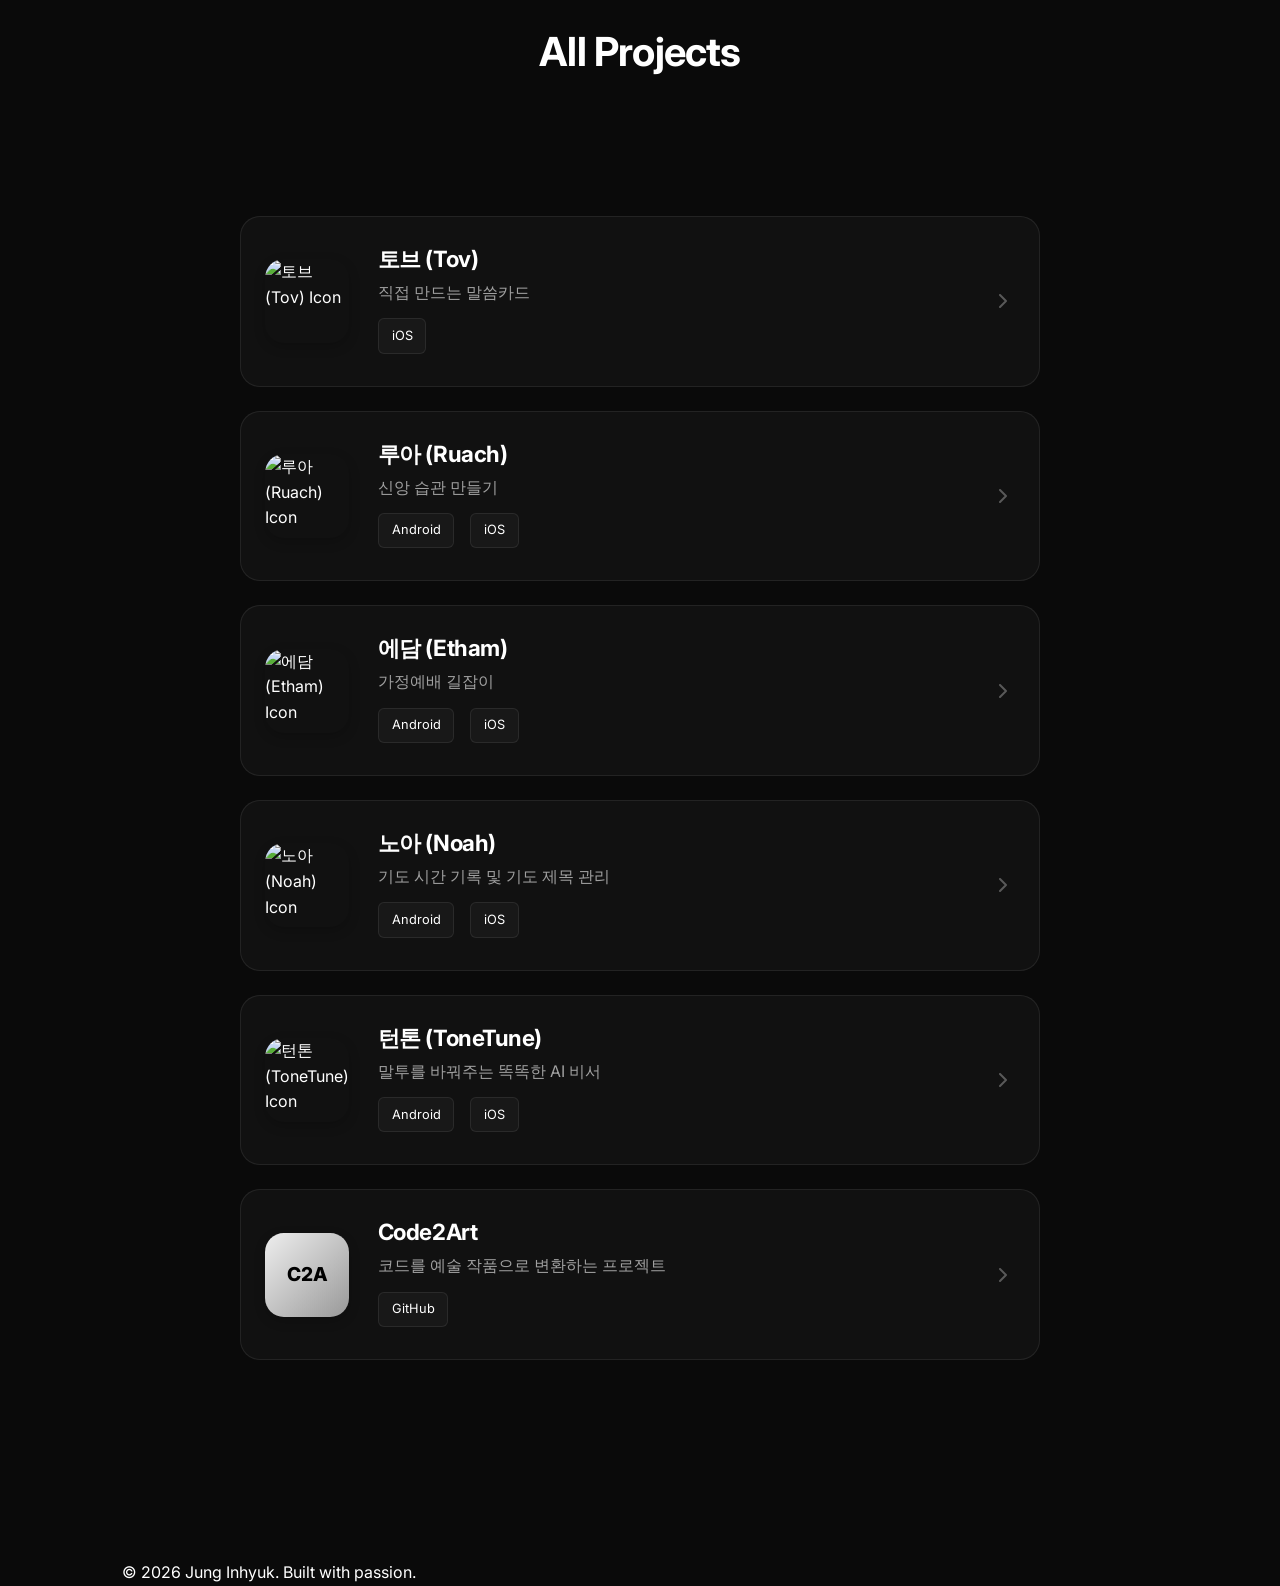
==== commit 0bf6a946: "refactor: 네비게이션바 null 체크를 추가하고 UI 여백 및 글꼴 크기를 조정했습니다." ====
--- a/apps/index.html
+++ b/apps/index.html
@@ -15,9 +15,9 @@
 
 
 
-    <main class="container" style="padding-top: 50px;">
-        <header class="reveal" style="margin-bottom: 3rem; text-align: center;">
-            <h1 style="font-size: 3.5rem;">All Projects</h1>
+    <main class="container" style="padding-top: 20px;">
+        <header class="reveal" style="margin-bottom: 2rem; text-align: center;">
+            <h1 style="font-size: 2.5rem;">All Projects</h1>
         </header>
 
         <section id="projects" class="reveal">
--- a/style.css
+++ b/style.css
@@ -245,8 +245,8 @@
 
 /* App Detail Pages Common Styles */
 .app-header {
-  padding-top: 60px;
-  padding-bottom: 50px;
+  padding-top: 20px;
+  padding-bottom: 30px;
 }
 
 .back-link {
@@ -382,7 +382,7 @@
   }
 
   .section {
-    padding: 60px 0;
+    padding: 40px 0;
   }
 
   .nav-content {
@@ -395,8 +395,8 @@
   }
 
   .app-header {
-    padding-top: 130px;
-    padding-bottom: 30px;
+    padding-top: 20px;
+    padding-bottom: 20px;
   }
 
   .app-image {
